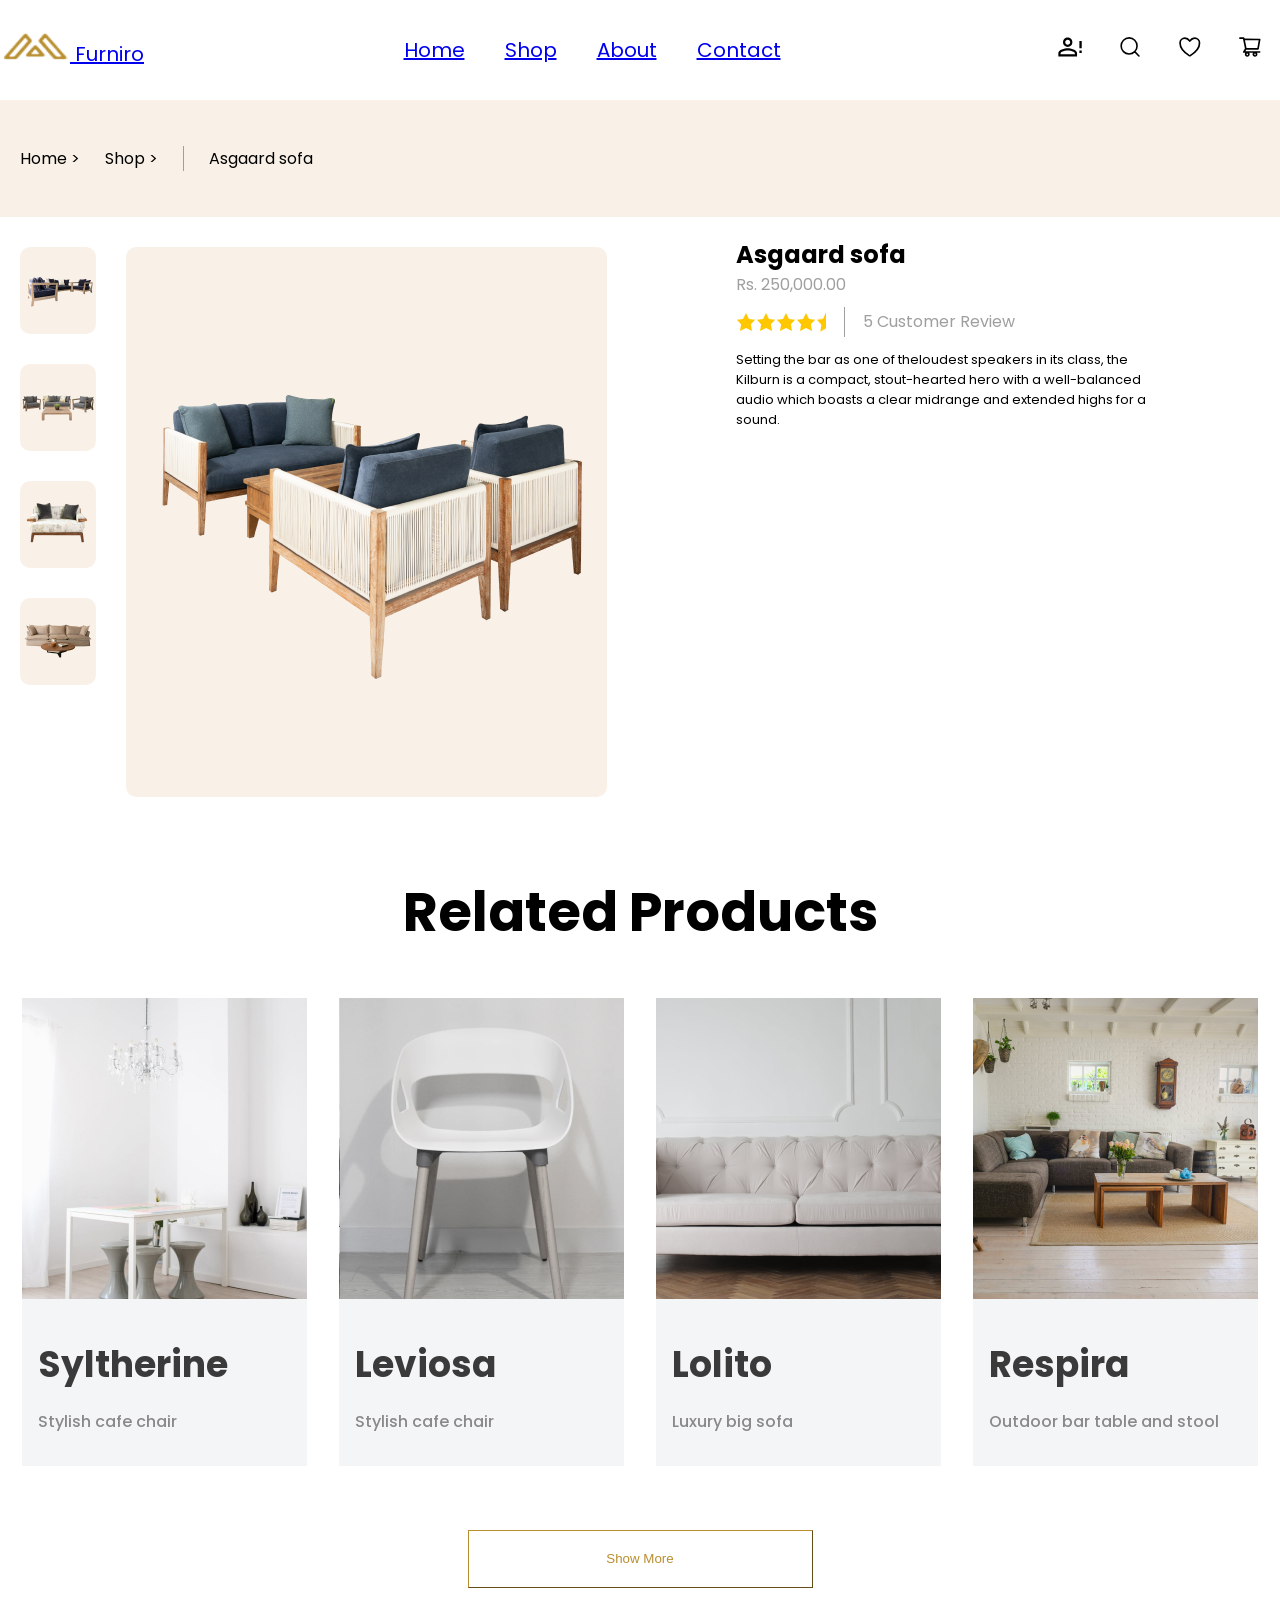
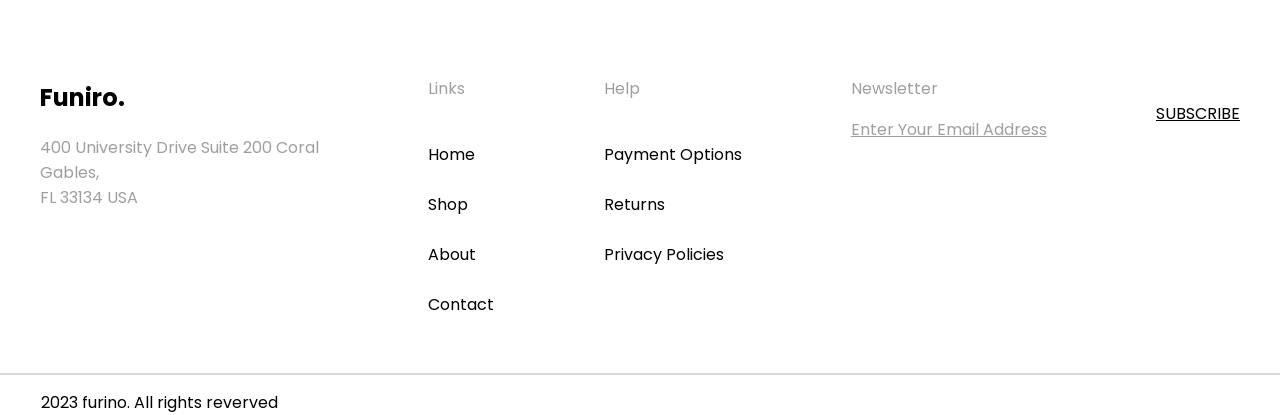
==== asgaard-sofa/index.html @ 86d6ceed "правка funiro" ====
<!DOCTYPE html>
<html lang="en">

<head>
    <meta charset="UTF-8">
    <meta name="viewport" content="width=device-width, initial-scale=1.0">
    <title>Document</title>
    <link rel="stylesheet" href="style.css">
    <link
        href="https://fonts.googleapis.com/css2?family=Poppins:ital,wght@0,100;0,200;0,300;0,400;0,500;0,600;0,700;0,800;0,900;1,100;1,200;1,300;1,400;1,500;1,600;1,700;1,800;1,900&display=swap"
        rel="stylesheet">
    <link
        href="https://fonts.googleapis.com/css2?family=Montserrat:ital,wght@0,100..900;1,100..900&family=Poppins:ital,wght@0,100;0,200;1,100;1,200;1,300&display=swap"
        rel="stylesheet">
</head>

<body>
    <header class="main-header">
        <nav class="main-header-nav">

            <a class="main-logo" href="#">
                <img src="img/Logo-M.png" width="70" height="30" alt="Логотип">
                <span class="logo-Furniro" width="90" height="50">Furniro</span>
            </a>

            <ul class="site-navigation">
                <li class="site-navigation-item">
                    <a href="/">
                        <p>Home</p>
                    </a>
                </li>
                <li class="site-navigation-item">
                    <a href="/shop">
                        <p>Shop</p>
                    </a>
                </li>
                <li class="site-navigation-item">
                    <a href="#">
                        <p>About</p>
                    </a>
                </li>
                <li class="site-navigation-item">
                    <a href="#">
                        <p>Contact</p>
                    </a>
                </li>
            </ul>

            <ul class="actions">
                <li class="action">
                    <a href="#">
                        <img src="img/acc.svg" width="40" height="20" alt="account">
                    </a>
                </li>

                <li class="action">
                    <a href="#">
                        <img src="img/search.svg" width="40" height="20" alt="icons_search">
                    </a>
                </li>

                <li class="action">
                    <a href="#">
                        <img src="img/heart.svg" width="40" height="20" alt="icons_heart">
                    </a>
                </li>

                <li class="action">
                    <a href="#">
                        <img src="img/shopping-cart.svg" width="40" height="20" alt="shopping-cart">
                    </a>
                </li>
            </ul>
        </nav>
    </header>
    <main>
        <div class="menu">
            <div class="container">
                <p>Home ></p>
                <p>Shop ></p>
                <p>Asgaard sofa</p>
            </div>
        </div>

        <div class="container">
            <section class="section-1">
                <div class="furnitures">
                    <div class="furniture-imgs">
                        <div class="furniture"><img src="img/img1.png" alt=""></div>
                        <div class="furniture"><img src="img/img2.png" alt=""></div>
                        <div class="furniture"><img src="img/img3.png" alt=""></div>
                        <div class="furniture"><img src="img/img4.png" alt=""></div>
                    </div>
                    <div class="furniture-img">
                        <img src="img/img5.png" alt="">
                    </div>
                </div>

                <div class="description">
                    <div class="description-text">
                        <h2>Asgaard sofa</h2>
                        <p>Rs. 250,000.00</p>
                    </div>
                    <div class="mark">
                        <div class="stars">
                            <img src="img/star.png" width="20" height="20" alt="">
                            <img src="img/star.png" width="20" height="20" alt="">
                            <img src="img/star.png" width="20" height="20" alt="">
                            <img src="img/star.png" width="20" height="20" alt="">
                            <img src="img/0.5 star.png" width="10" height="20" alt="">
                        </div>
                        <p>5 Customer Review</p>
                    </div>
                    <p>Setting the bar as one of theloudest speakers in its class,
                        the Kilburn is a compact,
                        stout-hearted hero with a well-balanced audio which boasts
                        a clear midrange and extended highs for a sound.
                    </p>
                </div>

            </section>
            <section class="section-2"></section>
            <section class="section-3">
                <div class="section-title">
                    <h2>Related Products</h2>
                </div>
                <div class="products">
                    <div class="product"><img src="img/Syltherine.jpg" alt="">
                        <div class="p-16">
                            <h2>Syltherine</h2>
                            <p>Stylish cafe chair</p>
                        </div>
                    </div>
                    <div class="product"><img src="img/Leviosa.jpg" alt="">
                        <div class="p-16">
                            <h2>Leviosa</h2>
                            <p>Stylish cafe chair</p>
                        </div>
                    </div>
                    <div class="product"><img src="img/Lolito.jpg" alt="">
                        <div class="p-16">
                            <h2>Lolito</h2>
                            <p>Luxury big sofa</p>
                        </div>
                    </div>
                    <div class="product"><img src="img/Respira.jpg" alt="">
                        <div class="p-16">
                            <h2>Respira</h2>
                            <p>Outdoor bar table and stool</p>
                        </div>
                    </div>
                </div>
                <div class="button-wrapper"><button class="button-show">Show More</button></div>
            </section>
        </div>
       
    </main>
    <footer class="main-footer">
        <div>
            <h2>Funiro.</h2>
            <p>400 University Drive Suite 200 Coral <br>Gables, <br>
                FL 33134 USA</p>
        </div>
        <div>
            <ul>
                <h3>Links</h3>
                <li><br>Home</li>
                <li><br>Shop</li>
                <li><br>About</li>
                <li><br>Contact</li>
            </ul>
        </div>
        <div>
            <ul>
                <h3>Help</h3>
                <li><br>Payment Options</li>
                <li><br>Returns</li>
                <li><br>Privacy Policies</li>
            </ul>
        </div>
        <div>
            <ul>
                <h3>Newsletter</h3>
                <li>
                    <p style="text-decoration: underline;">Enter Your Email Address</p>
                </li>
            </ul>
        </div>
        <div>
            <ul>
                <li><br><span style="text-decoration: underline;">SUBSCRIBE</span></li>
            </ul>
        </div>
    </footer>
    <article class="footer-article">
        <p>2023 furino. All rights reverved</p>
    </article>

</body>

</html>
---- asgaard-sofa/style.css ----
@import url("../common-style.css");


.menu {
    background-color: #F9F1E7;
    /* height: 76px; */
    padding: 30px 0;

}

.menu .container {
    display: flex;
}

.menu p {
    margin-right: 25px;
}

.menu .container :last-child {
    border-left: 1px solid #9F9F9F;
    padding-left: 25px;
}

.section-1 {
    display: flex;
    /* justify-content: space-between; */
}


.furnitures {
    display: flex;
    justify-content: space-between;
    padding-right: 99px;
}

.furniture-imgs {
    width: 76px;
    height: 416px;

}

.furniture {
    display: block;
    /* margin: 15px 0; */
    background-color: #F9F1E7;
    margin: 30px 0;
    border-radius: 10px;
}

.furniture-img {
    background-color: #F9F1E7;
    border-radius: 10px;
    margin: 30px 30px;
    padding-top: 80px;
    /* width: 423px; */
    height: 550px;
}

.description-text {
    margin-bottom: 10px;
}

.description-text p {
    color: #9F9F9F;
    margin: 0;
}

.description-text h2 {
    margin-bottom: 0;
}

.description>p {
    width: 424px;
    font-weight: 400;
    font-size: 13px;
}

.mark {
    display: flex;
    align-items: center;
}

.mark p {
    margin: 0;
    color: #9F9F9F;
}


.stars {
    display: flex;
    color: #9F9F9F;
    align-items: center;
    padding-right: 18px;
    margin-right: 18px;
    border-right: 1px solid #9f9f9f;
    height: 30px;

}



.section-title {
    text-align: center;
    font-size: 36px;
    color: #000;
}

.products {
    display: flex;
    flex-wrap: wrap;
    gap: 32px;
    font-weight: 600;
    font-size: 24px;
    line-height: 120%;
    color: #3a3a3a;
    justify-content: center;
    margin-bottom: 32px;
}

.p-16 {
    padding: 16px;
}

.product p {
    font-weight: 500;
    font-size: 16px;
    line-height: 150%;
    color: #898989;
}

.product {
    background-color: #F4F5F7;
}

.button-show {
    border-width: 1px;
    color: #B88E2F;
    border-color: #B88E2F;
    background-color: white;
    height: 58px;
    width: 345px;
}

.button-wrapper {
    display: flex;
    justify-content: center;
    padding: 32px 0;
}

.footer-menu li {
    margin-bottom: 46px;
    font-weight: 500;
}
.subscribe-form {
    font-weight: 500;
}
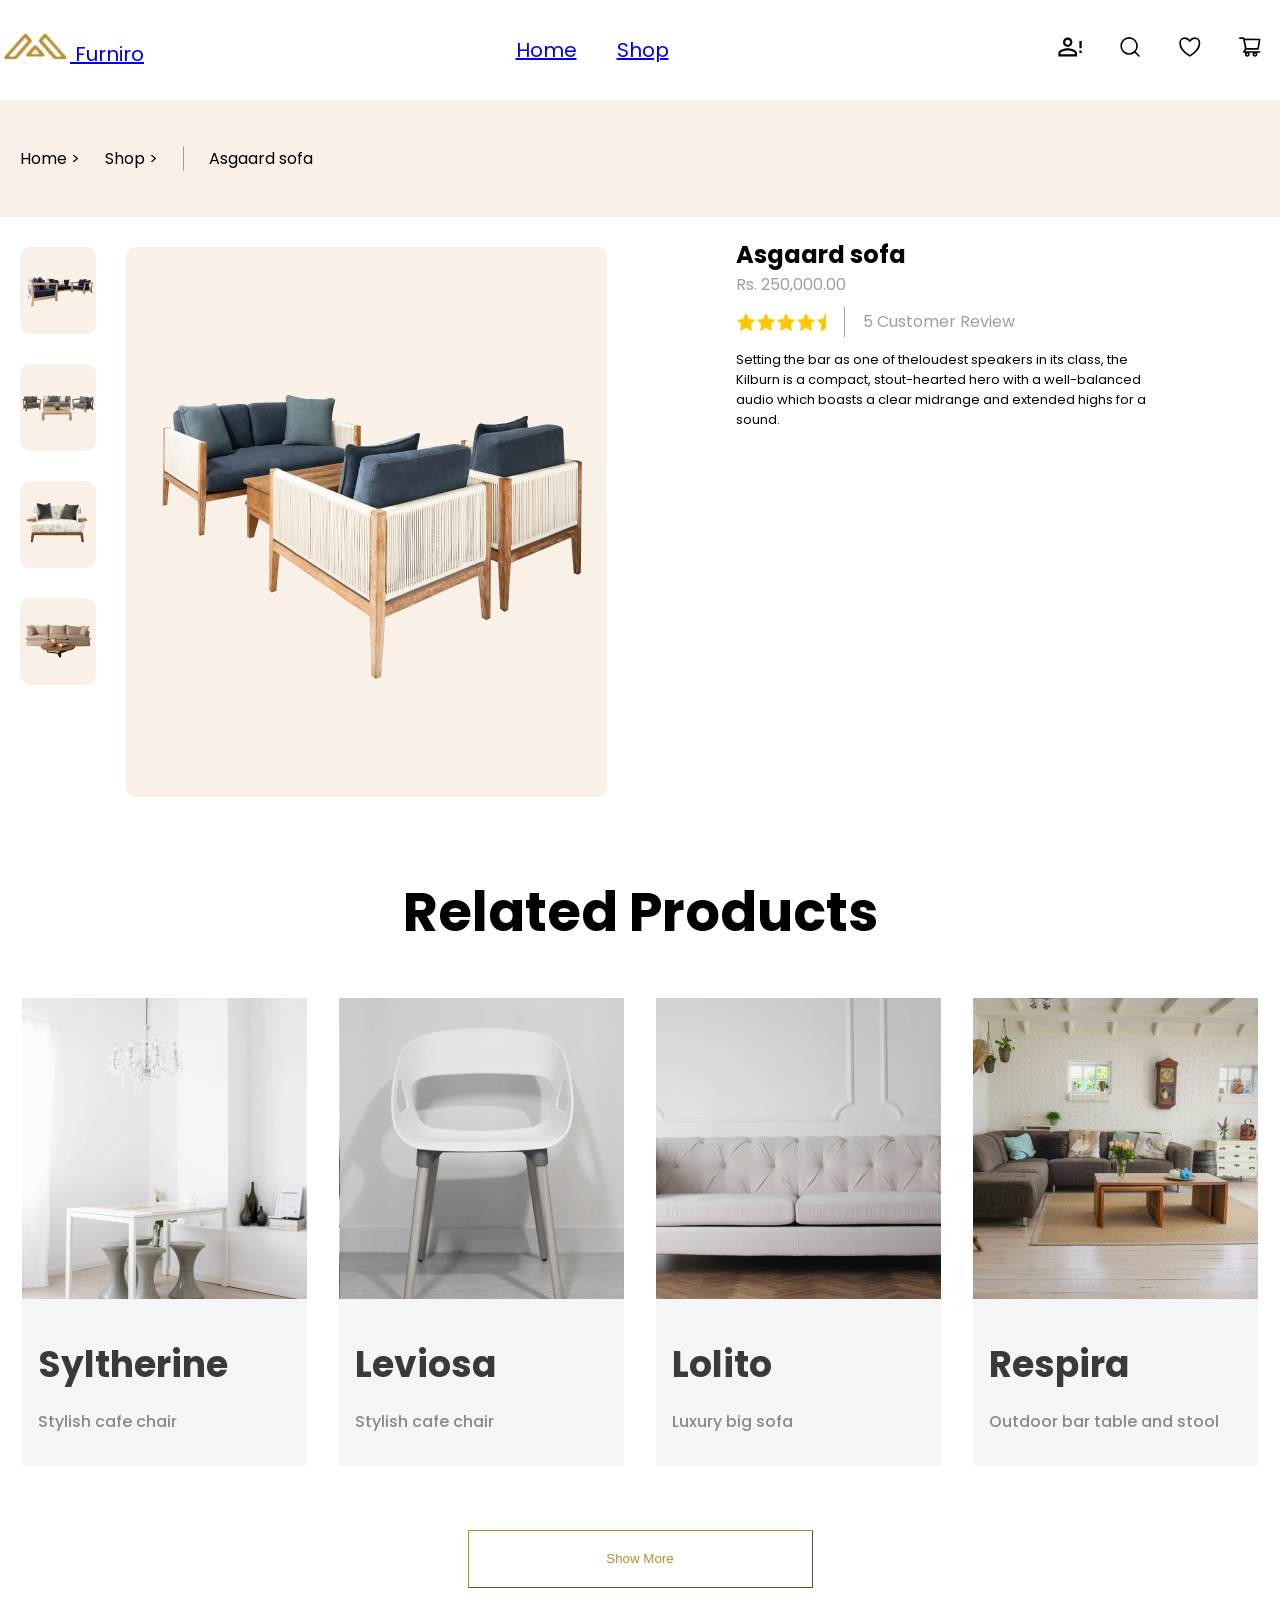
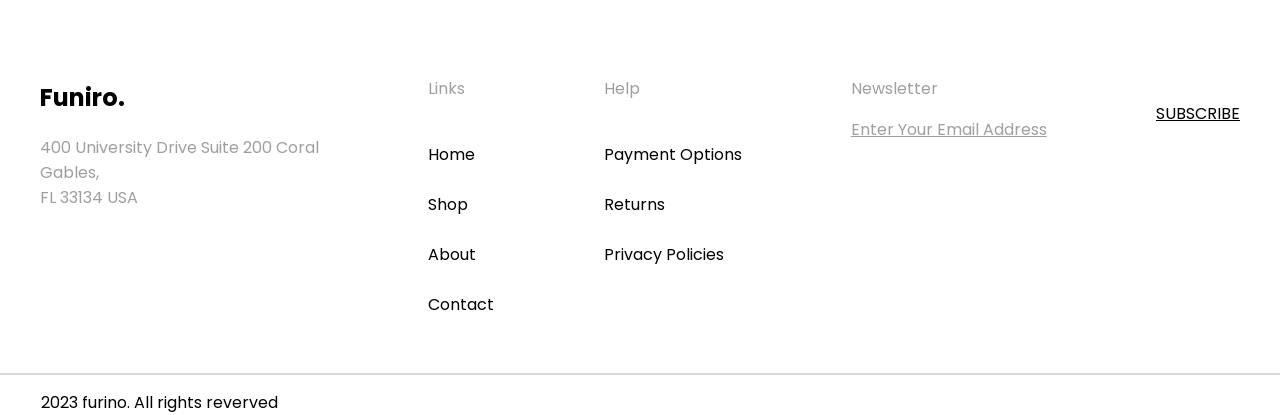
==== commit 65140390: "Добавила ссылки" ====
--- a/asgaard-sofa/index.html
+++ b/asgaard-sofa/index.html
@@ -25,25 +25,25 @@
 
             <ul class="site-navigation">
                 <li class="site-navigation-item">
-                    <a href="/">
+                    <a href="/Funiro/">
                         <p>Home</p>
                     </a>
                 </li>
                 <li class="site-navigation-item">
-                    <a href="/shop">
+                    <a href="/Funiro/shop">
                         <p>Shop</p>
                     </a>
                 </li>
+                <!-- <li class="site-navigation-item">
+                    <a href="#">
+                        <p>About</p>
+                    </a>
+                </li>
                 <li class="site-navigation-item">
                     <a href="#">
-                        <p>About</p>
-                    </a>
-                </li>
-                <li class="site-navigation-item">
-                    <a href="#">
                         <p>Contact</p>
                     </a>
-                </li>
+                </li> -->
             </ul>
 
             <ul class="actions">
